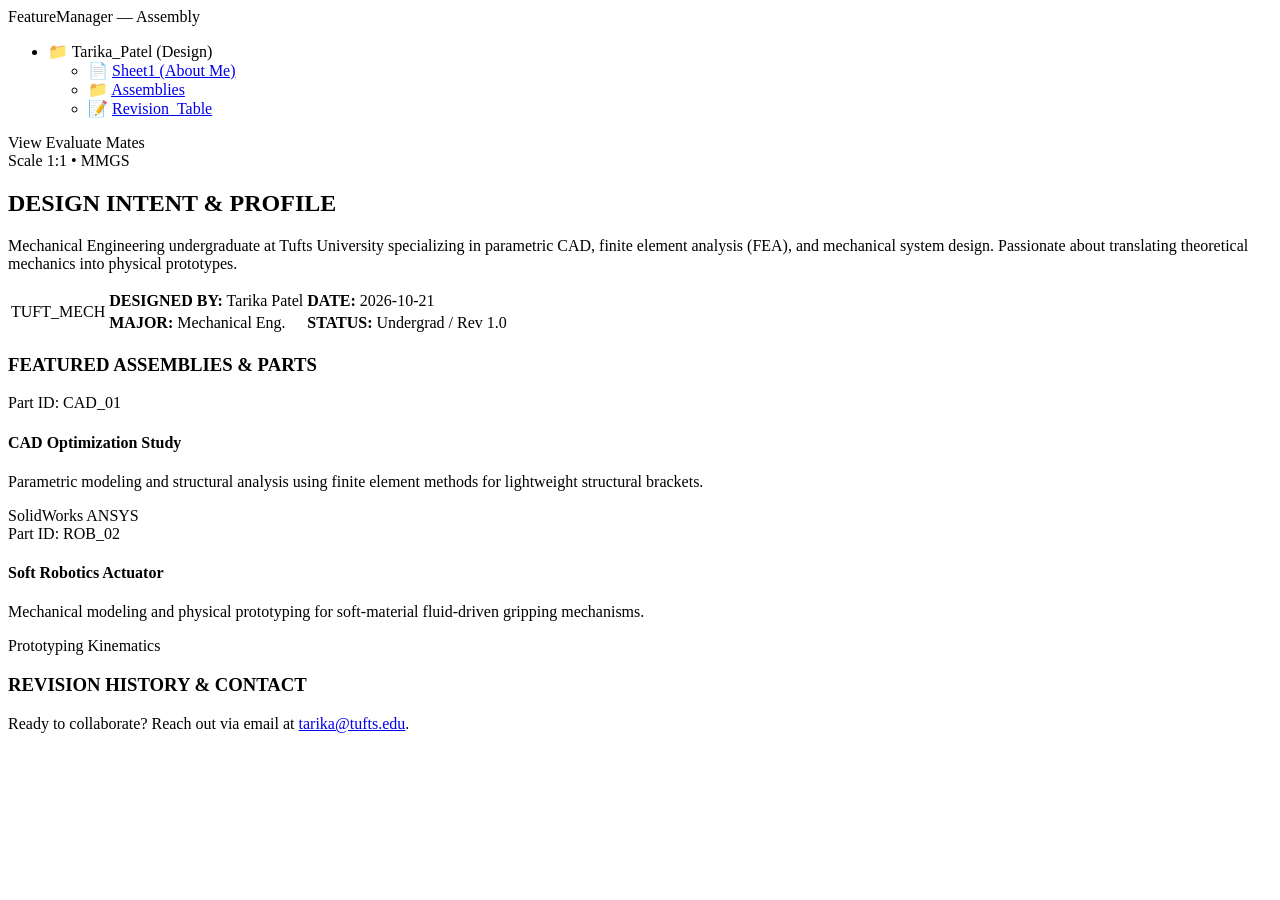
==== about/index.html @ 6c882b25 "Rename index.html to about/index.html" ====
<!DOCTYPE html>
<html lang="en">
<head>
    <meta charset="UTF-8">
    <meta name="viewport" content="width=device-width, initial-scale=1.0">
    <title>Tarika Patel | Mechanical Engineering Portfolio</title>
    <link rel="stylesheet" href="style.css">
    <link href="https://fonts.googleapis.com/css2?family=JetBrains+Mono:wght@400;500;700&display=swap" rel="stylesheet">
</head>
<body>

    <div class="cad-interface">

<!-- Left Sidebar: FeatureManager Design Tree -->
        <aside class="feature-tree">
            <div class="tree-header">
                <span class="sw-icon"></span> FeatureManager — Assembly
            </div>
            <ul class="tree-list">
                <li class="tree-item root">📁 Tarika_Patel (Design)
                    <ul>
                        <li class="tree-item">📄 <a href="index.html">Sheet1 (About Me)</a></li>
                        <li class="tree-item">📁 <a href="projects.html">Assemblies</a></li>
                        <li class="tree-item">📝 <a href="contact.html">Revision_Table</a></li>
                    </ul>
                </li>
            </ul>
        </aside>

        <!-- Right Viewport Area -->
        <main class="viewport-area" id="viewport">
            
            <header class="cad-toolbar">
                <div class="toolbar-group">
                    <span class="tool-btn">View</span>
                    <span class="tool-btn">Evaluate</span>
                    <span class="tool-btn">Mates</span>
                </div>
                <div class="toolbar-status">Scale 1:1 &bull; MMGS</div>
            </header>

            <div class="drawing-canvas">

                <!-- About Section -->
                <section id="about" class="drawing-sheet">
                    <div class="sheet-content">
                        <h2>DESIGN INTENT &amp; PROFILE</h2>
                        <p>Mechanical Engineering undergraduate at Tufts University specializing in parametric CAD, finite element analysis (FEA), and mechanical system design. Passionate about translating theoretical mechanics into physical prototypes.</p>
                    </div>
                    <table class="title-block">
                        <tr>
                            <td rowspan="2" class="company-cell">TUFT_MECH</td>
                            <td><strong>DESIGNED BY:</strong> Tarika Patel</td>
                            <td><strong>DATE:</strong> 2026-10-21</td>
                        </tr>
                        <tr>
                            <td><strong>MAJOR:</strong> Mechanical Eng.</td>
                            <td><strong>STATUS:</strong> Undergrad / Rev 1.0</td>
                        </tr>
                    </table>
                </section>

                <!-- Projects Section -->
                <section id="projects" class="section-container">
                    <h3>FEATURED ASSEMBLIES &amp; PARTS</h3>
                    <div class="project-grid">
                        <div class="project-card">
                            <div class="card-top">Part ID: CAD_01</div>
                            <h4>CAD Optimization Study</h4>
                            <p>Parametric modeling and structural analysis using finite element methods for lightweight structural brackets.</p>
                            <div class="tags">
                                <span class="tag">SolidWorks</span>
                                <span class="tag">ANSYS</span>
                            </div>
                        </div>
                        <div class="project-card">
                            <div class="card-top">Part ID: ROB_02</div>
                            <h4>Soft Robotics Actuator</h4>
                            <p>Mechanical modeling and physical prototyping for soft-material fluid-driven gripping mechanisms.</p>
                            <div class="tags">
                                <span class="tag">Prototyping</span>
                                <span class="tag">Kinematics</span>
                            </div>
                        </div>
                    </div>
                </section>

                <!-- Footer / Contact -->
                <footer id="contact" class="revision-table">
                    <h3>REVISION HISTORY &amp; CONTACT</h3>
                    <p>Ready to collaborate? Reach out via email at <a href="mailto:tarika@tufts.edu">tarika@tufts.edu</a>.</p>
                </footer>

            </div>
        </main>
    </div>

<!-- JavaScript to handle precise smooth scrolling inside the CAD viewport -->
    <script>
        document.querySelectorAll('.tree-item a').forEach(link => {
            link.addEventListener('click', function(e) {
                e.preventDefault();
                const targetId = this.getAttribute('href');
                const targetSection = document.querySelector(targetId);
                const viewport = document.getElementById('viewport');
                
                if (targetSection && viewport) {
                    // Calculate the section's position relative to the scrollable viewport container
                    const topPos = targetSection.offsetTop - viewport.offsetTop;
                    viewport.scrollTo({
                        top: topPos - 20, // 20px padding offset for breathing room
                        behavior: 'smooth'
                    });
                }
            });
        });
    </script>
</body>
</html>
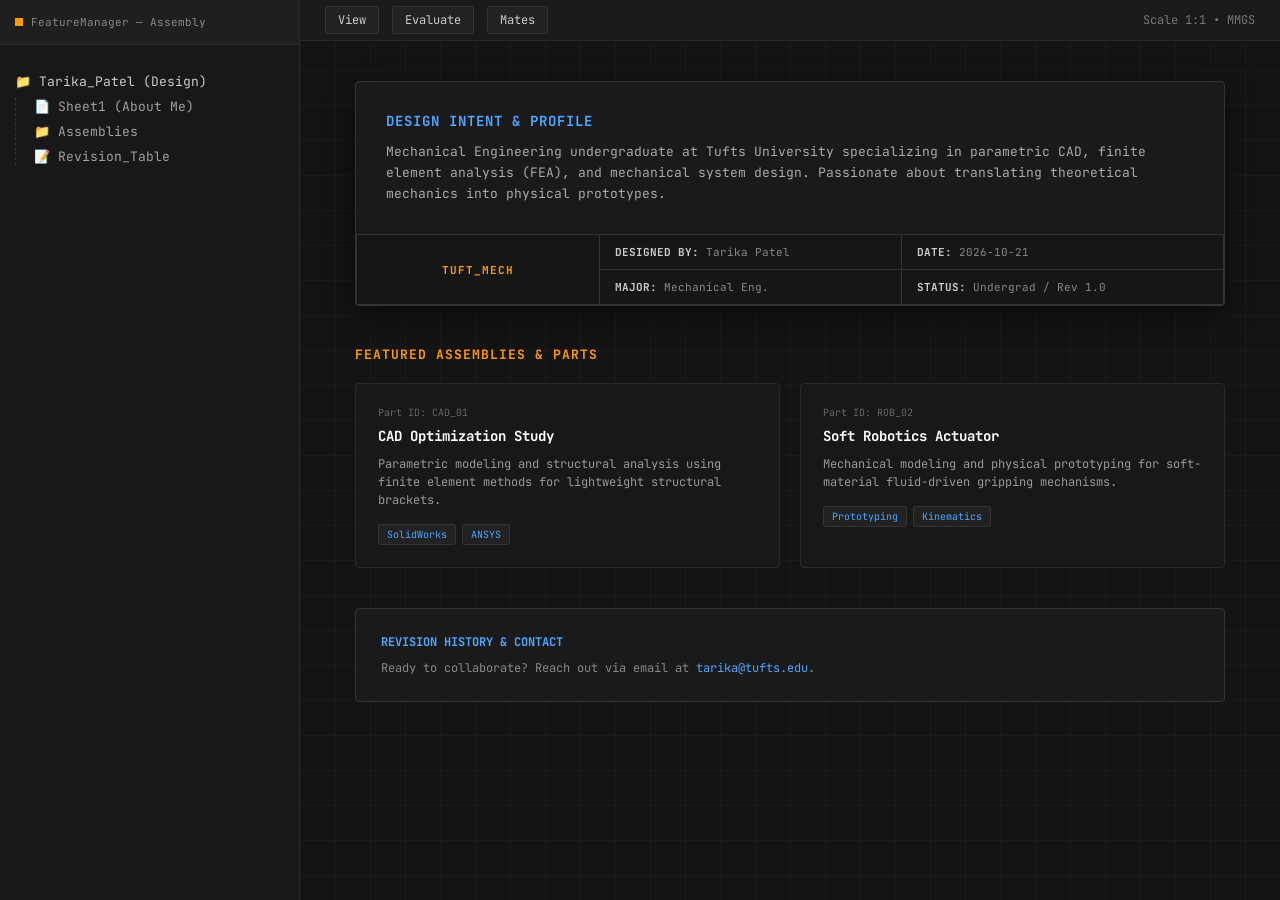
==== commit d5f48f20: "Update stylesheet link path in index.html" ====
--- a/about/index.html
+++ b/about/index.html
@@ -4,7 +4,7 @@
     <meta charset="UTF-8">
     <meta name="viewport" content="width=device-width, initial-scale=1.0">
     <title>Tarika Patel | Mechanical Engineering Portfolio</title>
-    <link rel="stylesheet" href="style.css">
+    <link rel="stylesheet" href="../style.css">
     <link href="https://fonts.googleapis.com/css2?family=JetBrains+Mono:wght@400;500;700&display=swap" rel="stylesheet">
 </head>
 <body>
@@ -19,9 +19,9 @@
             <ul class="tree-list">
                 <li class="tree-item root">📁 Tarika_Patel (Design)
                     <ul>
-                        <li class="tree-item">📄 <a href="index.html">Sheet1 (About Me)</a></li>
-                        <li class="tree-item">📁 <a href="projects.html">Assemblies</a></li>
-                        <li class="tree-item">📝 <a href="contact.html">Revision_Table</a></li>
+                        <li class="tree-item">📄 <a href="../about/">Sheet1 (About Me)</a></li>
+                        <li class="tree-item">📁 <a href="../projects/">Assemblies</a></li>
+                        <li class="tree-item">📝 <a href="../contact/">Revision_Table</a></li>
                     </ul>
                 </li>
             </ul>
--- a/style.css
+++ b/style.css
@@ -0,0 +1,275 @@
+* {
+    margin: 0;
+    padding: 0;
+    box-sizing: border-box;
+}
+
+html, body {
+    height: 100%;
+    margin: 0;
+    background-color: #121212;
+    color: #e0e0e0;
+    font-family: 'JetBrains Mono', monospace;
+    overflow: hidden; /* Locks the outer window so only the CAD viewport scrolls */
+}
+
+/* Layout Container */
+.cad-interface {
+    display: flex;
+    width: 100vw;
+    height: 100vh;
+}
+
+/* Sidebar Tree */
+.feature-tree {
+    width: 300px;
+    background: #181818;
+    border-right: 1px solid #2a2a2a;
+    display: flex;
+    flex-direction: column;
+    flex-shrink: 0;
+    height: 100vh;
+}
+
+.tree-header {
+    background: #1f1f1f;
+    padding: 15px;
+    font-size: 11px;
+    color: #888;
+    border-bottom: 1px solid #2a2a2a;
+    display: flex;
+    align-items: center;
+}
+
+.sw-icon {
+    width: 8px;
+    height: 8px;
+    background-color: #ff9900;
+    display: inline-block;
+    margin-right: 8px;
+}
+
+.tree-list {
+    list-style: none;
+    padding: 20px 15px;
+    font-size: 13px;
+    overflow-y: auto;
+}
+
+.tree-list ul {
+    list-style: none;
+    padding-left: 18px;
+    margin-top: 8px;
+    border-left: 1px dashed #333;
+}
+
+.tree-item {
+    margin: 8px 0;
+    color: #ccc;
+}
+
+.tree-item a {
+    color: #a0a0a0;
+    text-decoration: none;
+    cursor: pointer;
+}
+
+.tree-item a:hover {
+    color: #4da6ff;
+}
+
+.tree-item.sub {
+    font-size: 12px;
+    color: #777;
+}
+
+/* Viewport Area - This is what scrolls */
+.viewport-area {
+    flex-grow: 1;
+    display: flex;
+    flex-direction: column;
+    height: 100vh;
+    overflow-y: auto !important; /* Forces scrollability */
+    background-color: #141414;
+    background-image: 
+        linear-gradient(rgba(255, 255, 255, 0.025) 1px, transparent 1px),
+        linear-gradient(90deg, rgba(255, 255, 255, 0.025) 1px, transparent 1px);
+    background-size: 35px 35px;
+}
+
+/* Toolbar */
+.cad-toolbar {
+    background: #1a1a1a;
+    padding: 12px 25px;
+    border-bottom: 1px solid #2a2a2a;
+    display: flex;
+    justify-content: space-between;
+    align-items: center;
+    font-size: 12px;
+    position: sticky;
+    top: 0;
+    z-index: 10;
+}
+
+.tool-btn {
+    background: #222;
+    border: 1px solid #333;
+    padding: 5px 12px;
+    border-radius: 3px;
+    margin-right: 6px;
+    color: #ccc;
+}
+
+.toolbar-status {
+    color: #777;
+}
+
+/* Canvas */
+.drawing-canvas {
+    padding: 40px;
+    max-width: 950px;
+    width: 100%;
+    margin: 0 auto;
+    padding-bottom: 100px; /* Extra space at the bottom for smooth scrolling */
+}
+
+/* Drawing Sheet */
+.drawing-sheet {
+    background: #1a1a1a;
+    border: 1px solid #333;
+    border-radius: 4px;
+    margin-bottom: 40px;
+    box-shadow: 0 10px 30px rgba(0,0,0,0.5);
+}
+
+.sheet-content {
+    padding: 30px;
+}
+
+.drawing-sheet h2 {
+    font-size: 14px;
+    color: #4da6ff;
+    margin-bottom: 12px;
+    letter-spacing: 1px;
+}
+
+.drawing-sheet p {
+    font-size: 13px;
+    line-height: 1.6;
+    color: #aaa;
+}
+
+/* Title Block */
+.title-block {
+    width: 100%;
+    border-collapse: collapse;
+    border-top: 1px solid #333;
+    font-size: 11px;
+    background: #161616;
+}
+
+.title-block td {
+    border: 1px solid #333;
+    padding: 10px 15px;
+    color: #888;
+}
+
+.title-block strong {
+    color: #ccc;
+}
+
+.company-cell {
+    font-weight: 700;
+    color: #ff9900 !important;
+    letter-spacing: 1px;
+    text-align: center;
+    width: 28%;
+}
+
+/* Projects */
+.section-container {
+    margin-bottom: 40px;
+}
+
+.section-container h3 {
+    font-size: 13px;
+    color: #ff9900;
+    margin-bottom: 20px;
+    letter-spacing: 1px;
+}
+
+.project-grid {
+    display: grid;
+    grid-template-columns: repeat(auto-fit, minmax(280px, 1fr));
+    gap: 20px;
+}
+
+.project-card {
+    background: #181818;
+    border: 1px solid #2a2a2a;
+    padding: 22px;
+    border-radius: 4px;
+    transition: border-color 0.2s;
+}
+
+.project-card:hover {
+    border-color: #4da6ff;
+}
+
+.card-top {
+    font-size: 10px;
+    color: #666;
+    margin-bottom: 8px;
+}
+
+.project-card h4 {
+    font-size: 14px;
+    color: #fff;
+    margin-bottom: 10px;
+}
+
+.project-card p {
+    font-size: 12px;
+    color: #999;
+    line-height: 1.5;
+    margin-bottom: 15px;
+}
+
+.tags {
+    display: flex;
+    gap: 6px;
+}
+
+.tag {
+    font-size: 10px;
+    background: #222;
+    color: #4da6ff;
+    padding: 3px 8px;
+    border-radius: 2px;
+    border: 1px solid #333;
+}
+
+/* Footer / Revision Table */
+.revision-table {
+    background: #1a1a1a;
+    border: 1px solid #333;
+    padding: 25px;
+    border-radius: 4px;
+    font-size: 12px;
+    margin-bottom: 40px;
+}
+
+.revision-table h3 {
+    font-size: 12px;
+    color: #4da6ff;
+    margin-bottom: 10px;
+}
+
+.revision-table p {
+    color: #888;
+}
+
+.revision-table a {
+    color: #4da6ff;
+    text-decoration: none;
+}
